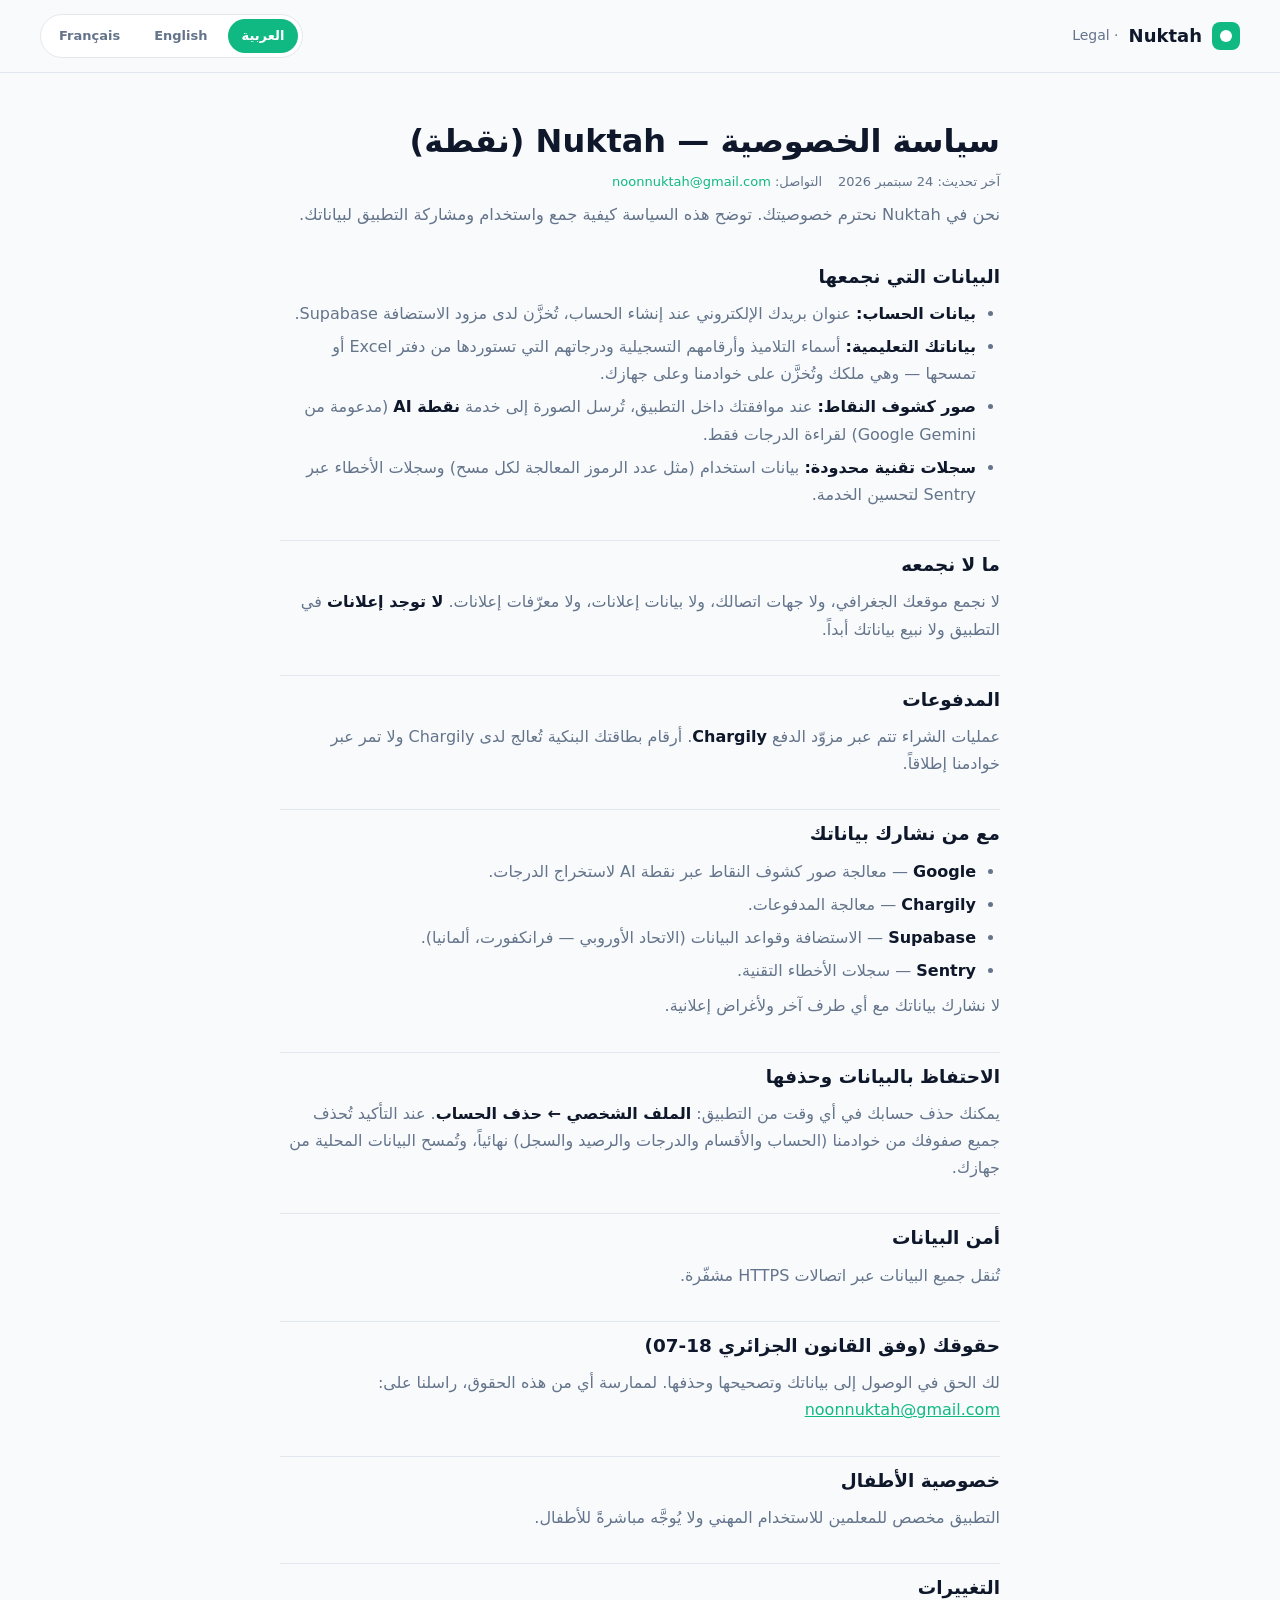
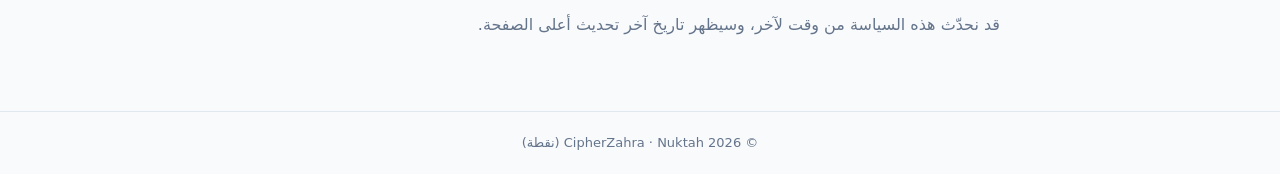
==== privacy.html @ 69613059 "feat: styled html site with language switcher" ====
<!doctype html>
<html lang="ar" dir="ltr">
  <head>
    <meta charset="utf-8" />
    <meta name="viewport" content="width=device-width, initial-scale=1" />
    <title>Nuktah — سياسة الخصوصية / Privacy Policy</title>
    <meta
      name="description"
      content="Privacy Policy for the Nuktah app (Arabic, English, French) — سياسة خصوصية تطبيق Nuktah."
    />
    <link
      rel="icon"
      href="data:image/svg+xml,<svg xmlns='http://www.w3.org/2000/svg' viewBox='0 0 64 64'><rect width='64' height='64' rx='14' fill='%2310b981'/><circle cx='32' cy='32' r='11' fill='%23ffffff'/></svg>"
    />
    <link rel="stylesheet" href="styles.css" />
    <script>document.documentElement.className += ' js';</script>
    <script defer src="legal.js"></script>
  </head>
  <body>
    <header class="site-header">
      <a class="brand" href="./"><span class="logo"></span> Nuktah <small>· Legal</small></a>
      <nav class="lang-switch" aria-label="Language">
        <button type="button" class="lang-btn" data-set-lang="ar">العربية</button>
        <button type="button" class="lang-btn" data-set-lang="en">English</button>
        <button type="button" class="lang-btn" data-set-lang="fr">Français</button>
      </nav>
    </header>

    <main>
      <article class="lang" data-lang="ar" dir="rtl">
        <h1>سياسة الخصوصية — Nuktah (نقطة)</h1>
        <p class="meta">
          <span>آخر تحديث: 24 سبتمبر 2026</span>
          <span>التواصل: <a href="mailto:noonnuktah@gmail.com">noonnuktah@gmail.com</a></span>
        </p>
        <p class="lead">
          نحن في Nuktah نحترم خصوصيتك. توضح هذه السياسة كيفية جمع واستخدام ومشاركة التطبيق
          لبياناتك.
        </p>

        <h2>البيانات التي نجمعها</h2>
        <ul>
          <li>
            <strong>بيانات الحساب:</strong> عنوان بريدك الإلكتروني عند إنشاء الحساب، تُخزَّن لدى
            مزود الاستضافة Supabase.
          </li>
          <li>
            <strong>بياناتك التعليمية:</strong> أسماء التلاميذ وأرقامهم التسجيلية ودرجاتهم التي
            تستوردها من دفتر Excel أو تمسحها — وهي ملكك وتُخزَّن على خوادمنا وعلى جهازك.
          </li>
          <li>
            <strong>صور كشوف النقاط:</strong> عند موافقتك داخل التطبيق، تُرسل الصورة إلى خدمة
            <strong>نقطة AI</strong> (مدعومة من Google Gemini) لقراءة الدرجات فقط.
          </li>
          <li>
            <strong>سجلات تقنية محدودة:</strong> بيانات استخدام (مثل عدد الرموز المعالجة لكل مسح)
            وسجلات الأخطاء عبر Sentry لتحسين الخدمة.
          </li>
        </ul>

        <h2>ما لا نجمعه</h2>
        <p>
          لا نجمع موقعك الجغرافي، ولا جهات اتصالك، ولا بيانات إعلانات، ولا معرّفات إعلانات.
          <strong>لا توجد إعلانات</strong> في التطبيق ولا نبيع بياناتك أبداً.
        </p>

        <h2>المدفوعات</h2>
        <p>
          عمليات الشراء تتم عبر مزوّد الدفع <strong>Chargily</strong>. أرقام بطاقتك البنكية
          تُعالج لدى Chargily ولا تمر عبر خوادمنا إطلاقاً.
        </p>

        <h2>مع من نشارك بياناتك</h2>
        <ul>
          <li><strong>Google</strong> — معالجة صور كشوف النقاط عبر نقطة AI لاستخراج الدرجات.</li>
          <li><strong>Chargily</strong> — معالجة المدفوعات.</li>
          <li><strong>Supabase</strong> — الاستضافة وقواعد البيانات (الاتحاد الأوروبي — فرانكفورت، ألمانيا).</li>
          <li><strong>Sentry</strong> — سجلات الأخطاء التقنية.</li>
        </ul>
        <p>لا نشارك بياناتك مع أي طرف آخر ولأغراض إعلانية.</p>

        <h2>الاحتفاظ بالبيانات وحذفها</h2>
        <p>
          يمكنك حذف حسابك في أي وقت من التطبيق: <strong>الملف الشخصي ← حذف الحساب</strong>. عند
          التأكيد تُحذف جميع صفوفك من خوادمنا (الحساب والأقسام والدرجات والرصيد والسجل) نهائياً،
          وتُمسح البيانات المحلية من جهازك.
        </p>

        <h2>أمن البيانات</h2>
        <p>تُنقل جميع البيانات عبر اتصالات HTTPS مشفّرة.</p>

        <h2>حقوقك (وفق القانون الجزائري 18-07)</h2>
        <p>
          لك الحق في الوصول إلى بياناتك وتصحيحها وحذفها. لممارسة أي من هذه الحقوق، راسلنا على:
          <a href="mailto:noonnuktah@gmail.com">noonnuktah@gmail.com</a>
        </p>

        <h2>خصوصية الأطفال</h2>
        <p>التطبيق مخصص للمعلمين للاستخدام المهني ولا يُوجَّه مباشرةً للأطفال.</p>

        <h2>التغييرات</h2>
        <p>قد نحدّث هذه السياسة من وقت لآخر، وسيظهر تاريخ آخر تحديث أعلى الصفحة.</p>
      </article>

      <article class="lang" data-lang="en" dir="ltr">
        <h1>Privacy Policy — Nuktah</h1>
        <p class="meta">
          <span>Last updated: September 24, 2026</span>
          <span>Contact: <a href="mailto:noonnuktah@gmail.com">noonnuktah@gmail.com</a></span>
        </p>
        <p class="lead">
          We respect your privacy. This policy explains how the Nuktah app collects, uses, and
          shares your data.
        </p>

        <h2>Data we collect</h2>
        <ul>
          <li>
            <strong>Account data:</strong> your email address when you create an account, stored
            with our hosting provider Supabase.
          </li>
          <li>
            <strong>Your educational data:</strong> student names, IDs, and grades that you import
            from an Excel workbook or scan — this belongs to you and is stored on our servers and
            on your device.
          </li>
          <li>
            <strong>Grade-sheet photos:</strong> when you agree in-app, the photo is sent to
            <strong>Nuktah AI</strong> (powered by Google Gemini) solely to read grades.
          </li>
          <li>
            <strong>Limited technical logs:</strong> usage data (such as tokens processed per scan)
            and error logs via Sentry to improve the service.
          </li>
        </ul>

        <h2>What we do not collect</h2>
        <p>
          We do not collect your location, contacts, advertising data, or advertising identifiers.
          There are <strong>no ads</strong> in the app, and we never sell your data.
        </p>

        <h2>Payments</h2>
        <p>
          Purchases are processed by the payment provider <strong>Chargily</strong>. Your card
          number is handled by Chargily and never passes through our servers.
        </p>

        <h2>Who we share data with</h2>
        <ul>
          <li><strong>Google</strong> — processes grade-sheet photos through Nuktah AI to extract grades.</li>
          <li><strong>Chargily</strong> — processes payments.</li>
          <li><strong>Supabase</strong> — hosting and database (European Union — Frankfurt, Germany).</li>
          <li><strong>Sentry</strong> — technical error logs.</li>
        </ul>
        <p>We do not share your data with anyone else or for advertising purposes.</p>

        <h2>Retention and deletion</h2>
        <p>
          You can delete your account at any time in the app: <strong>Profile → Delete account</strong>.
          On confirmation, all of your rows are permanently removed from our servers (account,
          classes, grades, credits, history) and local data is cleared from your device.
        </p>

        <h2>Security</h2>
        <p>All data is transmitted over encrypted HTTPS connections.</p>

        <h2>Your rights (Algerian Law 18-07)</h2>
        <p>
          You have the right to access, correct, and delete your data. To exercise any of these
          rights, email: <a href="mailto:noonnuktah@gmail.com">noonnuktah@gmail.com</a>
        </p>

        <h2>Children's privacy</h2>
        <p>The app is intended for professional use by teachers and is not directed at children.</p>

        <h2>Changes</h2>
        <p>
          We may update this policy from time to time; the last-updated date appears at the top of
          this page.
        </p>
      </article>

      <article class="lang" data-lang="fr" dir="ltr">
        <h1>Politique de confidentialité — Nuktah</h1>
        <p class="meta">
          <span>Dernière mise à jour : 24 septembre 2026</span>
          <span>Contact : <a href="mailto:noonnuktah@gmail.com">noonnuktah@gmail.com</a></span>
        </p>
        <p class="lead">
          Nous respectons votre vie privée. Cette politique explique comment l’application Nuktah
          collecte, utilise et partage vos données.
        </p>

        <h2>Données que nous collectons</h2>
        <ul>
          <li>
            <strong>Données de compte :</strong> votre adresse e-mail lors de la création du compte,
            stockée auprès de notre hébergeur Supabase.
          </li>
          <li>
            <strong>Vos données pédagogiques :</strong> noms, matricules et notes des élèves que
            vous importez depuis un classeur Excel ou que vous scannez — elles vous appartiennent et
            sont stockées sur nos serveurs et sur votre appareil.
          </li>
          <li>
            <strong>Photos des feuilles de notes :</strong> avec votre accord dans l’application, la
            photo est envoyée à <strong>Nuktah AI</strong> (propulsé par Google Gemini) uniquement
            pour lire les notes.
          </li>
          <li>
            <strong>Journaux techniques limités :</strong> données d’utilisation (telles que le
            nombre de jetons traités par scan) et journaux d’erreurs via Sentry pour améliorer le
            service.
          </li>
        </ul>

        <h2>Ce que nous ne collectons pas</h2>
        <p>
          Nous ne collectons ni votre position, ni vos contacts, ni des données publicitaires, ni
          des identifiants publicitaires. Il n’y a <strong>aucune publicité</strong> dans
          l’application et nous ne vendons jamais vos données.
        </p>

        <h2>Paiements</h2>
        <p>
          Les achats sont traités par le prestataire de paiement <strong>Chargily</strong>. Votre
          numéro de carte est traité par Chargily et ne transite jamais par nos serveurs.
        </p>

        <h2>Avec qui nous partageons vos données</h2>
        <ul>
          <li><strong>Google</strong> — traite les photos des feuilles de notes via Nuktah AI pour extraire les notes.</li>
          <li><strong>Chargily</strong> — traite les paiements.</li>
          <li><strong>Supabase</strong> — hébergement et base de données (Union européenne — Francfort, Allemagne).</li>
          <li><strong>Sentry</strong> — journaux d’erreurs techniques.</li>
        </ul>
        <p>Nous ne partageons vos données avec personne d’autre et jamais à des fins publicitaires.</p>

        <h2>Conservation et suppression</h2>
        <p>
          Vous pouvez supprimer votre compte à tout moment dans l’application :
          <strong>Profil → Supprimer le compte</strong>. Une fois confirmée, toutes vos lignes sont
          définitivement supprimées de nos serveurs (compte, classes, notes, crédits, historique) et
          les données locales sont effacées de votre appareil.
        </p>

        <h2>Sécurité</h2>
        <p>Toutes les données sont transmises via des connexions HTTPS chiffrées.</p>

        <h2>Vos droits (loi algérienne 18-07)</h2>
        <p>
          Vous avez le droit d’accéder à vos données, de les corriger et de les supprimer. Pour
          exercer ces droits : <a href="mailto:noonnuktah@gmail.com">noonnuktah@gmail.com</a>
        </p>

        <h2>Confidentialité des enfants</h2>
        <p>
          L’application est destinée à un usage professionnel par les enseignants et ne s’adresse
          pas directement aux enfants.
        </p>

        <h2>Modifications</h2>
        <p>
          Nous pouvons mettre à jour cette politique de temps à autre ; la date de dernière mise à
          jour figure en haut de la page.
        </p>
      </article>
    </main>

    <footer class="site-footer">© 2026 CipherZahra · Nuktah (نقطة)</footer>
  </body>
</html>
---- styles.css ----
:root {
  --bg: #f8fafc;
  --card: #ffffff;
  --text: #0f172a;
  --muted: #64748b;
  --border: #e2e8f0;
  --accent: #10b981;
  --accent-soft: rgba(16, 185, 129, 0.12);
  --on-accent: #ffffff;
  --shadow: 0 1px 3px rgba(15, 23, 42, 0.08);
}

@media (prefers-color-scheme: dark) {
  :root {
    --bg: #0b1220;
    --card: #111827;
    --text: #e2e8f0;
    --muted: #94a3b8;
    --border: #1f2937;
    --accent-soft: rgba(16, 185, 129, 0.16);
    --shadow: 0 1px 3px rgba(0, 0, 0, 0.4);
  }
}

* {
  box-sizing: border-box;
}

html {
  scroll-behavior: smooth;
}

body {
  margin: 0;
  background: var(--bg);
  color: var(--text);
  font-family: system-ui, -apple-system, 'Segoe UI', Roboto, 'Noto Sans Arabic', Tahoma, Arial,
    sans-serif;
  line-height: 1.7;
  -webkit-font-smoothing: antialiased;
}

.site-header {
  position: sticky;
  top: 0;
  z-index: 10;
  display: flex;
  align-items: center;
  justify-content: space-between;
  gap: 12px;
  flex-wrap: wrap;
  padding: 14px clamp(16px, 5vw, 40px);
  background: color-mix(in srgb, var(--bg) 85%, transparent);
  backdrop-filter: blur(10px);
  border-bottom: 1px solid var(--border);
}

.brand {
  display: inline-flex;
  align-items: center;
  gap: 10px;
  font-weight: 700;
  font-size: 18px;
  color: var(--text);
  text-decoration: none;
}

.brand .logo {
  width: 28px;
  height: 28px;
  border-radius: 8px;
  background: var(--accent);
  position: relative;
  flex: none;
}

.brand .logo::after {
  content: '';
  position: absolute;
  inset: 8px;
  border-radius: 50%;
  background: #fff;
}

.brand small {
  font-weight: 500;
  color: var(--muted);
  font-size: 14px;
}

.lang-switch {
  display: inline-flex;
  gap: 6px;
  background: var(--card);
  border: 1px solid var(--border);
  border-radius: 999px;
  padding: 4px;
}

.lang-btn {
  border: 0;
  background: transparent;
  color: var(--muted);
  font: inherit;
  font-size: 13px;
  font-weight: 600;
  padding: 6px 14px;
  border-radius: 999px;
  cursor: pointer;
}

.lang-btn.active {
  background: var(--accent);
  color: var(--on-accent);
}

main {
  max-width: 800px;
  margin: 0 auto;
  padding: clamp(24px, 5vw, 48px) clamp(16px, 5vw, 40px) 64px;
}

html.js .lang {
  display: none;
}

html.js .lang.active {
  display: block;
}

.lang + .lang {
  border-top: 1px dashed var(--border);
  margin-top: 32px;
  padding-top: 32px;
}

h1 {
  font-size: clamp(1.5rem, 4vw, 2rem);
  line-height: 1.3;
  margin: 0 0 8px;
}

h2 {
  font-size: 1.15rem;
  margin: 32px 0 8px;
  padding-top: 8px;
  border-top: 1px solid var(--border);
}

h2:first-of-type {
  border-top: 0;
  padding-top: 0;
}

p {
  margin: 8px 0;
  color: var(--muted);
}

.lead,
h1 + p {
  color: var(--muted);
  font-size: 1.02rem;
}

.meta {
  font-size: 13px;
  color: var(--muted);
  display: flex;
  gap: 16px;
  flex-wrap: wrap;
  margin-bottom: 4px;
}

.meta a {
  color: var(--accent);
  text-decoration: none;
}

.meta a:hover {
  text-decoration: underline;
}

strong {
  color: var(--text);
}

ul {
  margin: 8px 0;
  padding-inline-start: 24px;
  color: var(--muted);
}

li {
  margin: 6px 0;
}

a {
  color: var(--accent);
}

.cards {
  display: grid;
  gap: 16px;
  margin-top: 28px;
}

@media (min-width: 560px) {
  .cards.two {
    grid-template-columns: 1fr 1fr;
  }
}

.card {
  display: block;
  background: var(--card);
  border: 1px solid var(--border);
  border-radius: 14px;
  padding: 20px;
  box-shadow: var(--shadow);
  text-decoration: none;
  color: inherit;
  transition: transform 0.15s ease, border-color 0.15s ease;
}

.card:hover {
  transform: translateY(-2px);
  border-color: var(--accent);
}

.card h2 {
  margin: 0 0 6px;
  padding: 0;
  border: 0;
  font-size: 1.05rem;
}

.card p {
  margin: 0;
  font-size: 0.92rem;
}

.card .arrow {
  display: inline-block;
  margin-top: 12px;
  color: var(--accent);
  font-weight: 700;
}

.contact {
  background: var(--accent-soft);
  border: 1px solid color-mix(in srgb, var(--accent) 35%, transparent);
  border-radius: 12px;
  padding: 12px 16px;
  margin-top: 24px;
}

.contact a {
  font-weight: 600;
}

.site-footer {
  border-top: 1px solid var(--border);
  padding: 20px clamp(16px, 5vw, 40px);
  text-align: center;
  color: var(--muted);
  font-size: 13px;
}

.site-footer a {
  color: var(--muted);
}

@media print {
  .site-header,
  .lang-switch {
    display: none;
  }

  body {
    background: #fff;
    color: #000;
  }
}
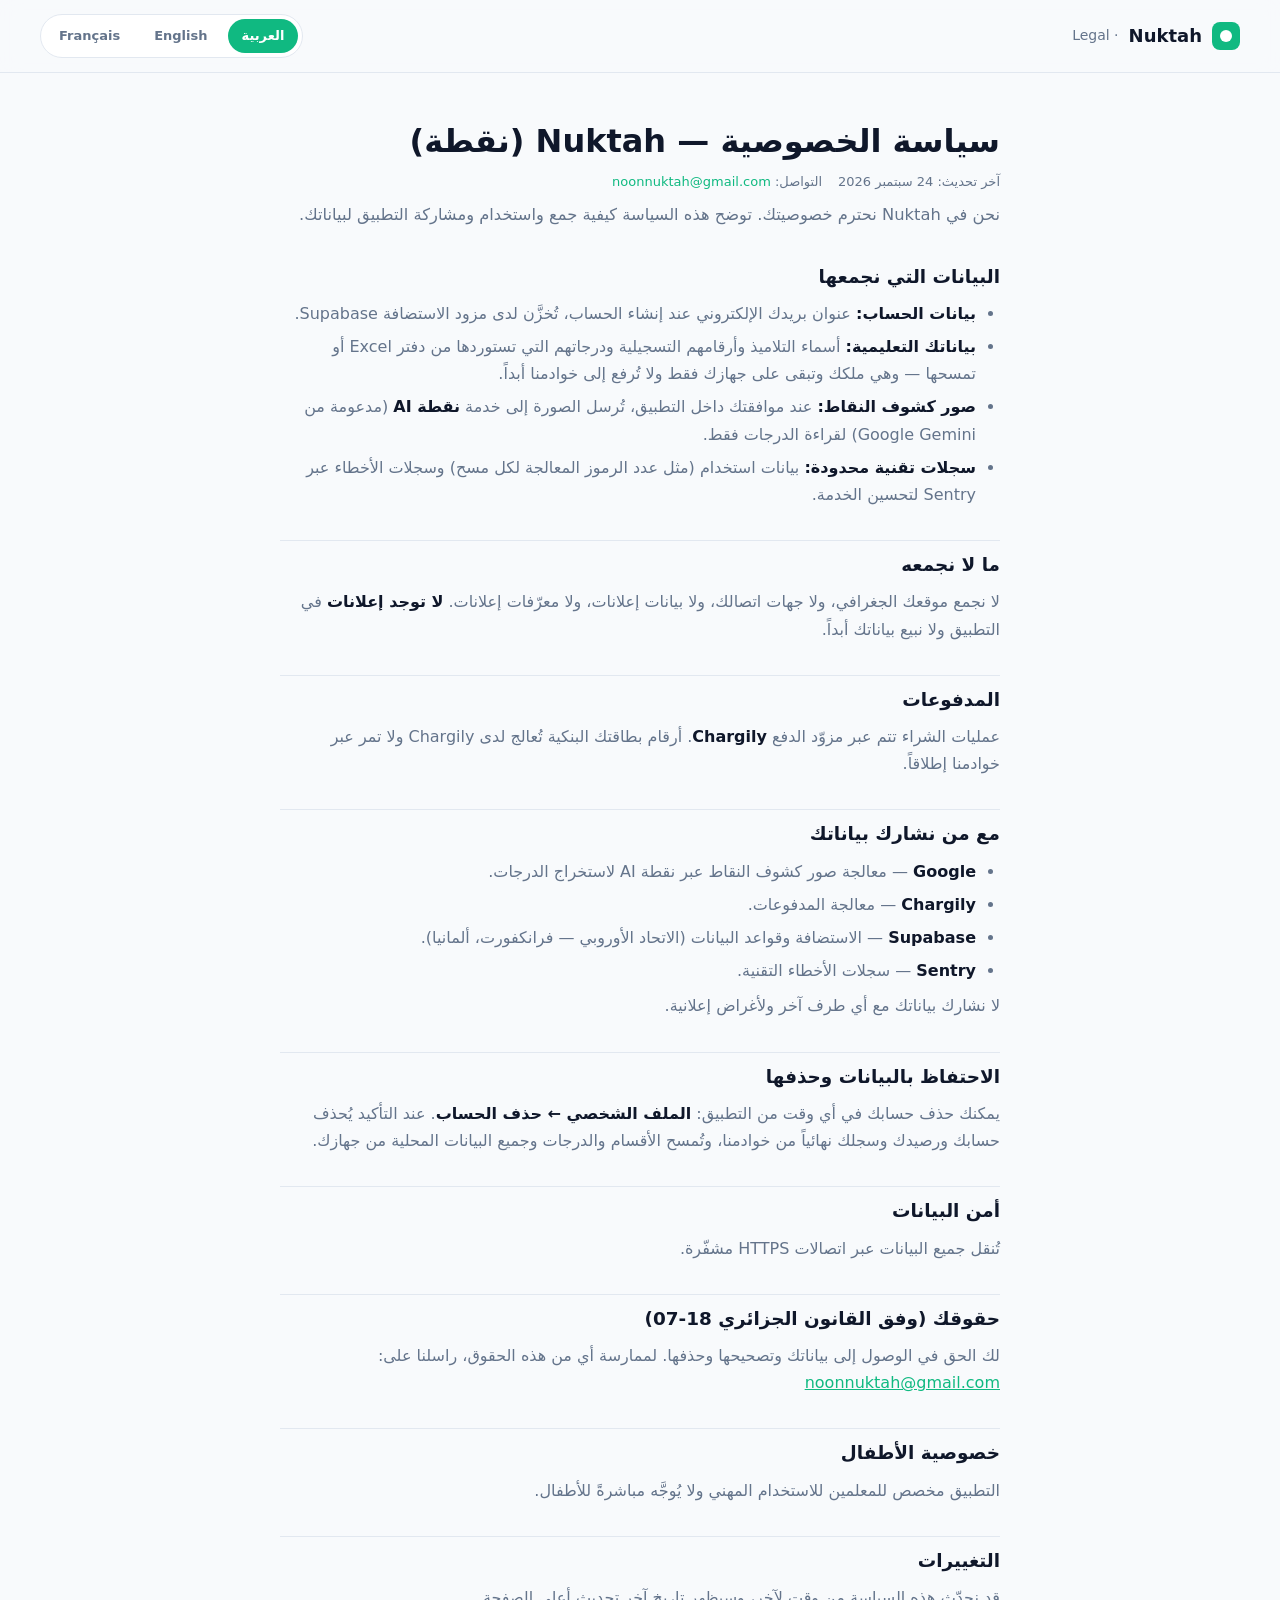
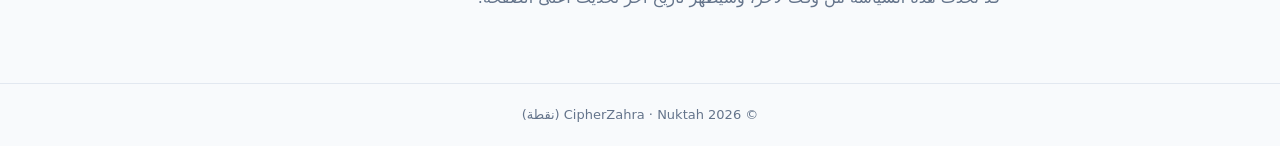
==== commit 8b60fdc4: "fix: accurate device-only data wording" ====
--- a/privacy.html
+++ b/privacy.html
@@ -46,7 +46,8 @@
           </li>
           <li>
             <strong>بياناتك التعليمية:</strong> أسماء التلاميذ وأرقامهم التسجيلية ودرجاتهم التي
-            تستوردها من دفتر Excel أو تمسحها — وهي ملكك وتُخزَّن على خوادمنا وعلى جهازك.
+            تستوردها من دفتر Excel أو تمسحها — وهي ملكك وتبقى على جهازك فقط ولا تُرفع إلى
+            خوادمنا أبداً.
           </li>
           <li>
             <strong>صور كشوف النقاط:</strong> عند موافقتك داخل التطبيق، تُرسل الصورة إلى خدمة
@@ -82,8 +83,8 @@
         <h2>الاحتفاظ بالبيانات وحذفها</h2>
         <p>
           يمكنك حذف حسابك في أي وقت من التطبيق: <strong>الملف الشخصي ← حذف الحساب</strong>. عند
-          التأكيد تُحذف جميع صفوفك من خوادمنا (الحساب والأقسام والدرجات والرصيد والسجل) نهائياً،
-          وتُمسح البيانات المحلية من جهازك.
+          التأكيد يُحذف حسابك ورصيدك وسجلك نهائياً من خوادمنا، وتُمسح الأقسام والدرجات وجميع
+          البيانات المحلية من جهازك.
         </p>
 
         <h2>أمن البيانات</h2>
@@ -121,8 +122,8 @@
           </li>
           <li>
             <strong>Your educational data:</strong> student names, IDs, and grades that you import
-            from an Excel workbook or scan — this belongs to you and is stored on our servers and
-            on your device.
+            from an Excel workbook or scan — this belongs to you, stays on your device, and is
+            never uploaded to our servers.
           </li>
           <li>
             <strong>Grade-sheet photos:</strong> when you agree in-app, the photo is sent to
@@ -158,8 +159,8 @@
         <h2>Retention and deletion</h2>
         <p>
           You can delete your account at any time in the app: <strong>Profile → Delete account</strong>.
-          On confirmation, all of your rows are permanently removed from our servers (account,
-          classes, grades, credits, history) and local data is cleared from your device.
+          On confirmation, your account, credits, and history are permanently removed from our
+          servers, and classes, grades, and all local data are cleared from your device.
         </p>
 
         <h2>Security</h2>
@@ -200,8 +201,8 @@
           </li>
           <li>
             <strong>Vos données pédagogiques :</strong> noms, matricules et notes des élèves que
-            vous importez depuis un classeur Excel ou que vous scannez — elles vous appartiennent et
-            sont stockées sur nos serveurs et sur votre appareil.
+            vous importez depuis un classeur Excel ou que vous scannez — elles vous appartiennent,
+            restent sur votre appareil et ne sont jamais téléversées sur nos serveurs.
           </li>
           <li>
             <strong>Photos des feuilles de notes :</strong> avec votre accord dans l’application, la
@@ -240,9 +241,9 @@
         <h2>Conservation et suppression</h2>
         <p>
           Vous pouvez supprimer votre compte à tout moment dans l’application :
-          <strong>Profil → Supprimer le compte</strong>. Une fois confirmée, toutes vos lignes sont
-          définitivement supprimées de nos serveurs (compte, classes, notes, crédits, historique) et
-          les données locales sont effacées de votre appareil.
+          <strong>Profil → Supprimer le compte</strong>. Une fois confirmée, votre compte, vos
+          crédits et votre historique sont définitivement supprimés de nos serveurs, et classes,
+          notes et toutes les données locales sont effacées de votre appareil.
         </p>
 
         <h2>Sécurité</h2>
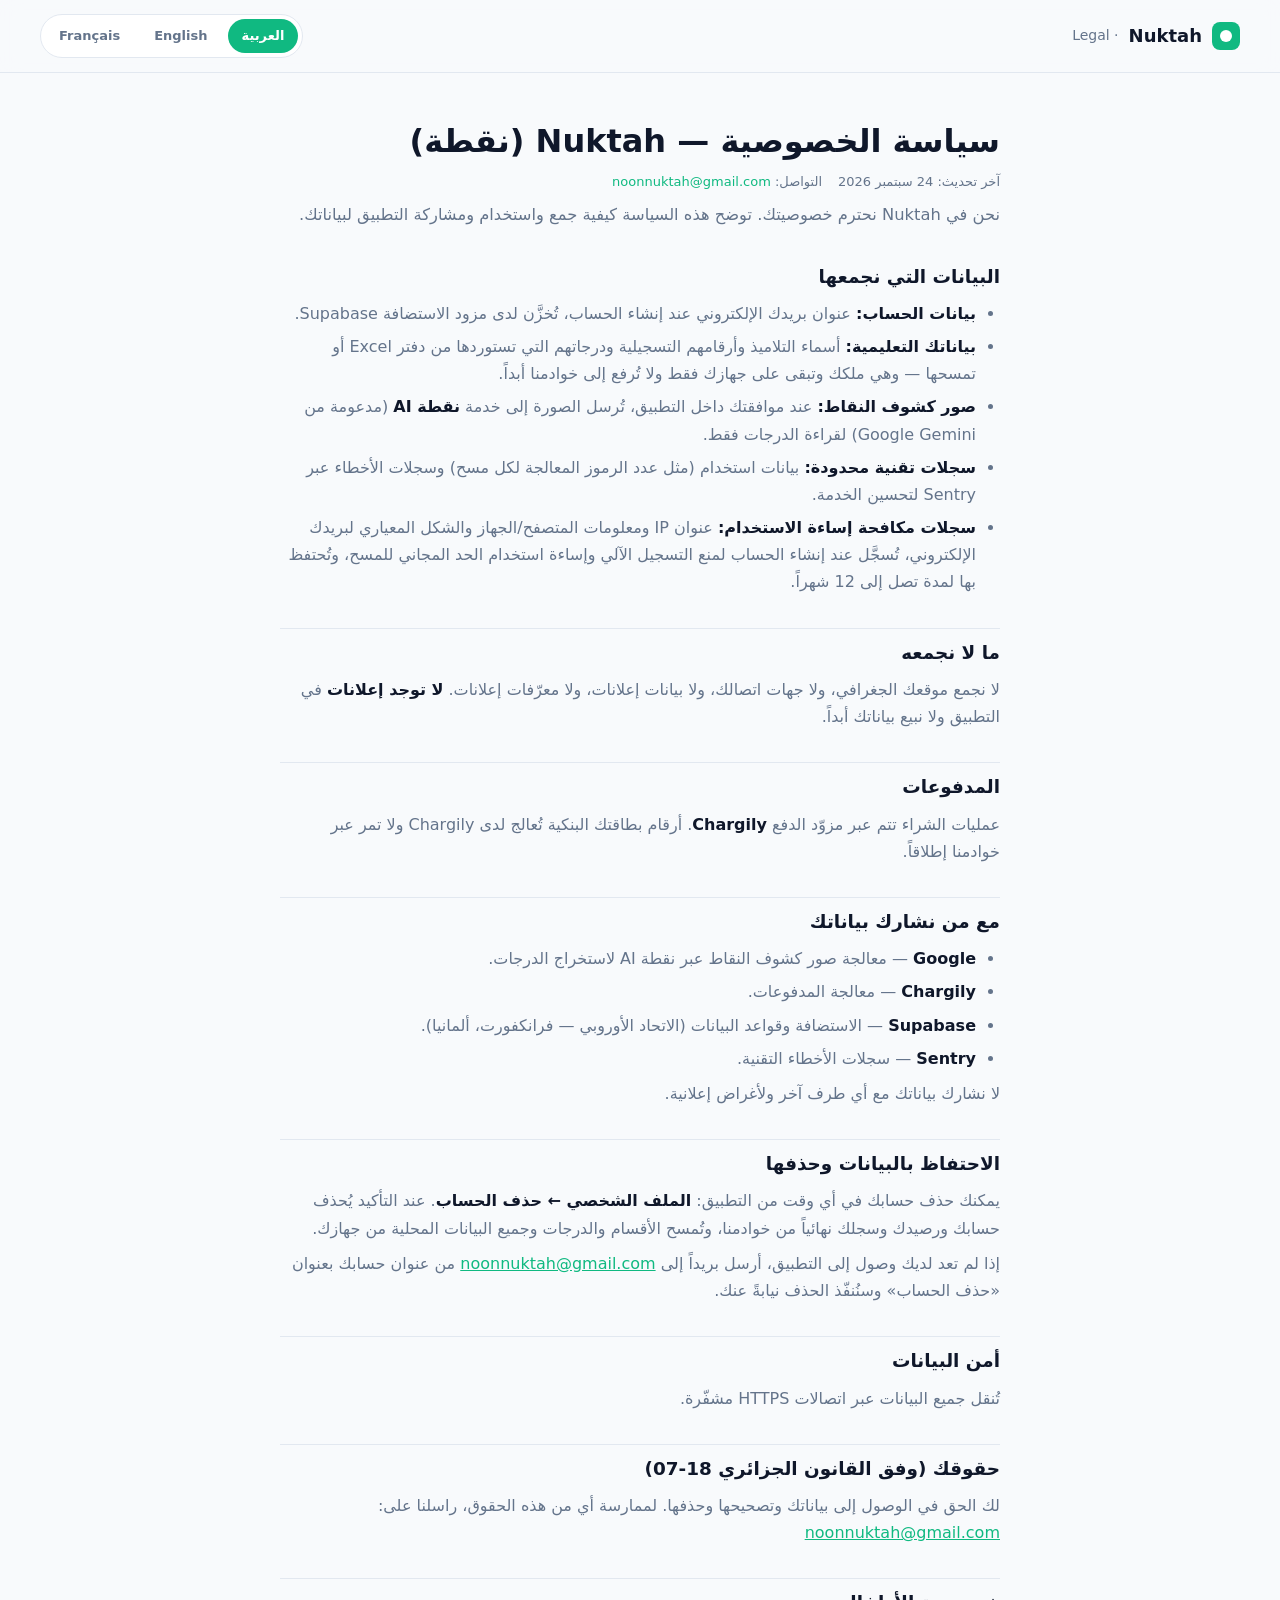
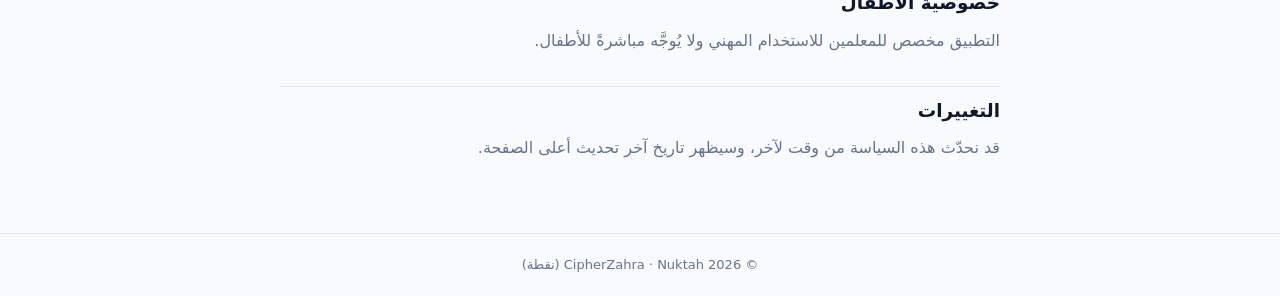
==== commit 0c4a8dd2: "feat: anti-abuse IP log clause, web deletion request, fair-use terms, turnstile page" ====
--- a/privacy.html
+++ b/privacy.html
@@ -57,6 +57,11 @@
             <strong>سجلات تقنية محدودة:</strong> بيانات استخدام (مثل عدد الرموز المعالجة لكل مسح)
             وسجلات الأخطاء عبر Sentry لتحسين الخدمة.
           </li>
+          <li>
+            <strong>سجلات مكافحة إساءة الاستخدام:</strong> عنوان IP ومعلومات المتصفح/الجهاز والشكل
+            المعياري لبريدك الإلكتروني، تُسجَّل عند إنشاء الحساب لمنع التسجيل الآلي وإساءة استخدام
+            الحد المجاني للمسح، وتُحتفظ بها لمدة تصل إلى 12 شهراً.
+          </li>
         </ul>
 
         <h2>ما لا نجمعه</h2>
@@ -85,6 +90,11 @@
           يمكنك حذف حسابك في أي وقت من التطبيق: <strong>الملف الشخصي ← حذف الحساب</strong>. عند
           التأكيد يُحذف حسابك ورصيدك وسجلك نهائياً من خوادمنا، وتُمسح الأقسام والدرجات وجميع
           البيانات المحلية من جهازك.
+        </p>
+        <p>
+          إذا لم تعد لديك وصول إلى التطبيق، أرسل بريداً إلى
+          <a href="mailto:noonnuktah@gmail.com">noonnuktah@gmail.com</a> من عنوان حسابك بعنوان
+          «حذف الحساب» وسنُنفّذ الحذف نيابةً عنك.
         </p>
 
         <h2>أمن البيانات</h2>
@@ -133,6 +143,11 @@
             <strong>Limited technical logs:</strong> usage data (such as tokens processed per scan)
             and error logs via Sentry to improve the service.
           </li>
+          <li>
+            <strong>Anti-abuse records:</strong> IP address, browser/device information, and a
+            normalized form of your email, recorded at account creation to prevent automated
+            sign-ups and free-scan quota abuse, retained for up to 12 months.
+          </li>
         </ul>
 
         <h2>What we do not collect</h2>
@@ -161,6 +176,11 @@
           You can delete your account at any time in the app: <strong>Profile → Delete account</strong>.
           On confirmation, your account, credits, and history are permanently removed from our
           servers, and classes, grades, and all local data are cleared from your device.
+        </p>
+        <p>
+          If you no longer have access to the app, email
+          <a href="mailto:noonnuktah@gmail.com">noonnuktah@gmail.com</a> from the address on your
+          account with the subject "Delete account" and we will complete the deletion for you.
         </p>
 
         <h2>Security</h2>
@@ -214,6 +234,11 @@
             nombre de jetons traités par scan) et journaux d’erreurs via Sentry pour améliorer le
             service.
           </li>
+          <li>
+            <strong>Registres anti-abus :</strong> adresse IP, informations navigateur/appareil et
+            forme normalisée de votre e-mail, enregistrées à la création du compte pour empêcher
+            les inscriptions automatisées et l’abus du quota gratuit, conservées jusqu’à 12 mois.
+          </li>
         </ul>
 
         <h2>Ce que nous ne collectons pas</h2>
@@ -245,6 +270,11 @@
           crédits et votre historique sont définitivement supprimés de nos serveurs, et classes,
           notes et toutes les données locales sont effacées de votre appareil.
         </p>
+        <p>
+          Si vous n’avez plus accès à l’application, écrivez à
+          <a href="mailto:noonnuktah@gmail.com">noonnuktah@gmail.com</a> depuis l’adresse de votre
+          compte avec l’objet « Supprimer le compte » et nous effectuerons la suppression pour vous.
+        </p>
 
         <h2>Sécurité</h2>
         <p>Toutes les données sont transmises via des connexions HTTPS chiffrées.</p>
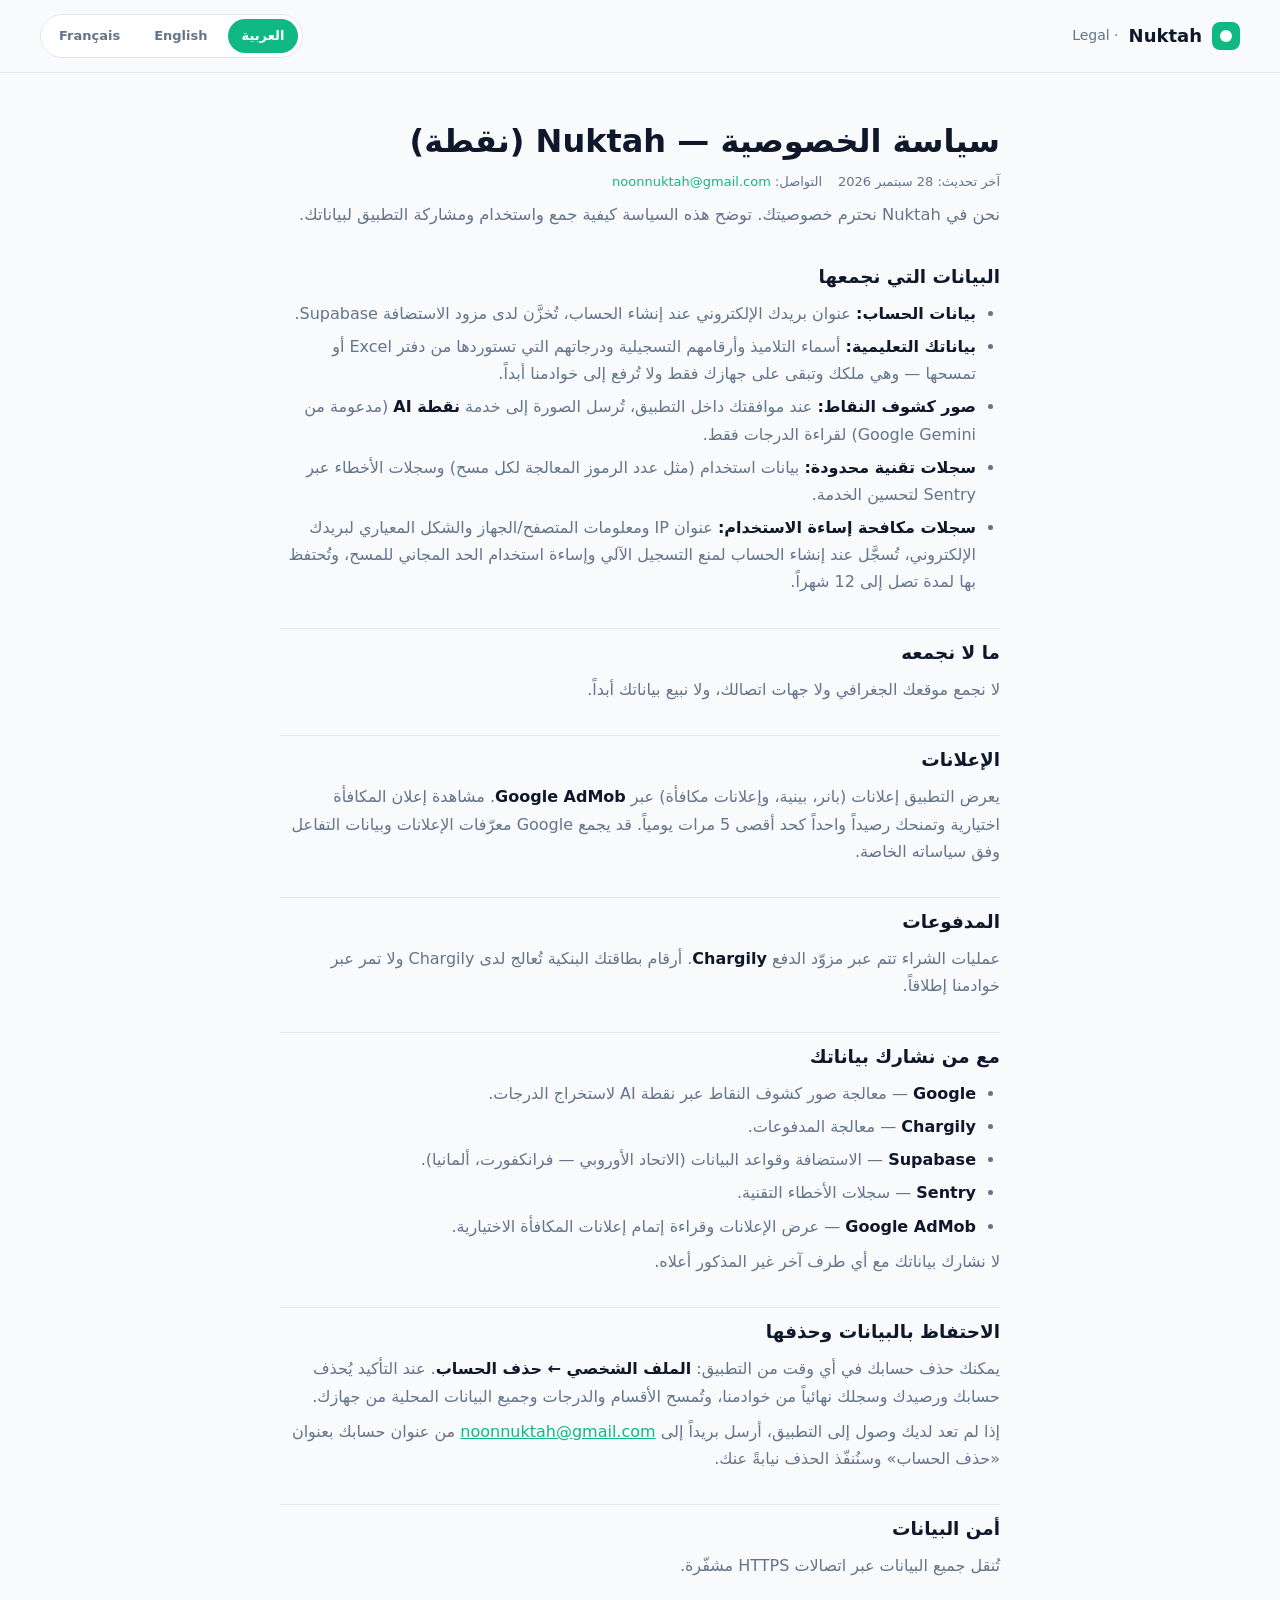
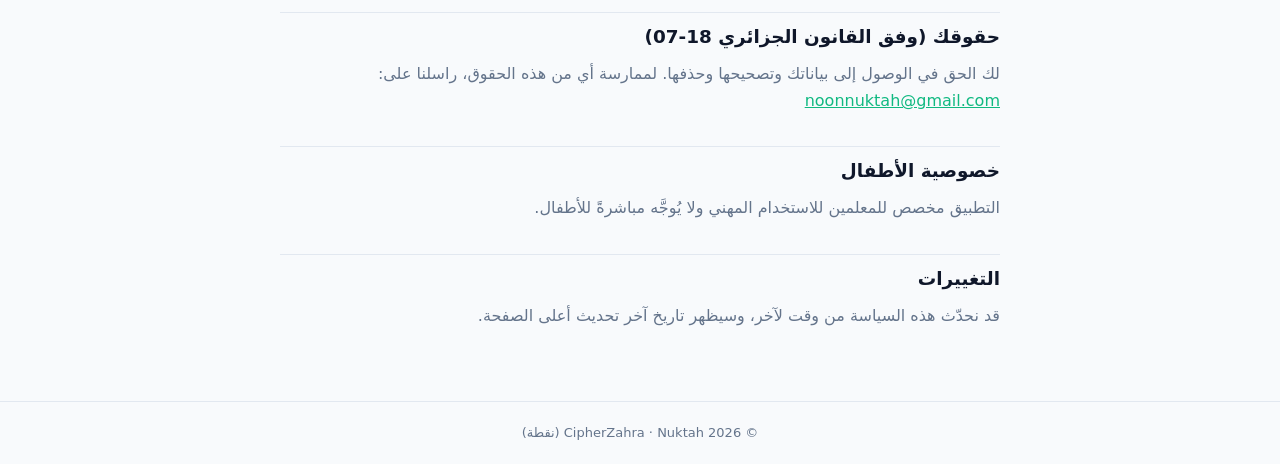
==== commit 286e1608: "feat: replace no-ads claims with AdMob advertising disclosure in privacy, add pro unlimited rewarded" ====
--- a/privacy.html
+++ b/privacy.html
@@ -30,7 +30,7 @@
       <article class="lang" data-lang="ar" dir="rtl">
         <h1>سياسة الخصوصية — Nuktah (نقطة)</h1>
         <p class="meta">
-          <span>آخر تحديث: 24 سبتمبر 2026</span>
+          <span>آخر تحديث: 28 سبتمبر 2026</span>
           <span>التواصل: <a href="mailto:noonnuktah@gmail.com">noonnuktah@gmail.com</a></span>
         </p>
         <p class="lead">
@@ -65,9 +65,13 @@
         </ul>
 
         <h2>ما لا نجمعه</h2>
-        <p>
-          لا نجمع موقعك الجغرافي، ولا جهات اتصالك، ولا بيانات إعلانات، ولا معرّفات إعلانات.
-          <strong>لا توجد إعلانات</strong> في التطبيق ولا نبيع بياناتك أبداً.
+        <p>لا نجمع موقعك الجغرافي ولا جهات اتصالك، ولا نبيع بياناتك أبداً.</p>
+
+        <h2>الإعلانات</h2>
+        <p>
+          يعرض التطبيق إعلانات (بانر، بينية، وإعلانات مكافأة) عبر <strong>Google AdMob</strong>.
+          مشاهدة إعلان المكافأة اختيارية وتمنحك رصيداً واحداً كحد أقصى 5 مرات يومياً. قد يجمع
+          Google معرّفات الإعلانات وبيانات التفاعل وفق سياساته الخاصة.
         </p>
 
         <h2>المدفوعات</h2>
@@ -82,8 +86,9 @@
           <li><strong>Chargily</strong> — معالجة المدفوعات.</li>
           <li><strong>Supabase</strong> — الاستضافة وقواعد البيانات (الاتحاد الأوروبي — فرانكفورت، ألمانيا).</li>
           <li><strong>Sentry</strong> — سجلات الأخطاء التقنية.</li>
-        </ul>
-        <p>لا نشارك بياناتك مع أي طرف آخر ولأغراض إعلانية.</p>
+          <li><strong>Google AdMob</strong> — عرض الإعلانات وقراءة إتمام إعلانات المكافأة الاختيارية.</li>
+        </ul>
+        <p>لا نشارك بياناتك مع أي طرف آخر غير المذكور أعلاه.</p>
 
         <h2>الاحتفاظ بالبيانات وحذفها</h2>
         <p>
@@ -116,7 +121,7 @@
       <article class="lang" data-lang="en" dir="ltr">
         <h1>Privacy Policy — Nuktah</h1>
         <p class="meta">
-          <span>Last updated: September 24, 2026</span>
+          <span>Last updated: September 28, 2026</span>
           <span>Contact: <a href="mailto:noonnuktah@gmail.com">noonnuktah@gmail.com</a></span>
         </p>
         <p class="lead">
@@ -151,9 +156,14 @@
         </ul>
 
         <h2>What we do not collect</h2>
-        <p>
-          We do not collect your location, contacts, advertising data, or advertising identifiers.
-          There are <strong>no ads</strong> in the app, and we never sell your data.
+        <p>We do not collect your location or contacts, and we never sell your data.</p>
+
+        <h2>Advertising</h2>
+        <p>
+          The app shows ads (banner, interstitial, and rewarded) through
+          <strong>Google AdMob</strong>. Watching a rewarded ad is optional and grants you 1
+          credit, up to 5 times per day. Google may collect advertising identifiers and
+          interaction data under its own policies.
         </p>
 
         <h2>Payments</h2>
@@ -168,8 +178,9 @@
           <li><strong>Chargily</strong> — processes payments.</li>
           <li><strong>Supabase</strong> — hosting and database (European Union — Frankfurt, Germany).</li>
           <li><strong>Sentry</strong> — technical error logs.</li>
-        </ul>
-        <p>We do not share your data with anyone else or for advertising purposes.</p>
+          <li><strong>Google AdMob</strong> — serves ads and reads optional rewarded-ad completions.</li>
+        </ul>
+        <p>We do not share your data with anyone else beyond the providers listed above.</p>
 
         <h2>Retention and deletion</h2>
         <p>
@@ -205,7 +216,7 @@
       <article class="lang" data-lang="fr" dir="ltr">
         <h1>Politique de confidentialité — Nuktah</h1>
         <p class="meta">
-          <span>Dernière mise à jour : 24 septembre 2026</span>
+          <span>Dernière mise à jour : 28 septembre 2026</span>
           <span>Contact : <a href="mailto:noonnuktah@gmail.com">noonnuktah@gmail.com</a></span>
         </p>
         <p class="lead">
@@ -242,10 +253,14 @@
         </ul>
 
         <h2>Ce que nous ne collectons pas</h2>
-        <p>
-          Nous ne collectons ni votre position, ni vos contacts, ni des données publicitaires, ni
-          des identifiants publicitaires. Il n’y a <strong>aucune publicité</strong> dans
-          l’application et nous ne vendons jamais vos données.
+        <p>Nous ne collectons ni votre position ni vos contacts, et nous ne vendons jamais vos données.</p>
+
+        <h2>Publicité</h2>
+        <p>
+          L’application affiche des publicités (bannière, interstitielle et récompense) via
+          <strong>Google AdMob</strong>. Le visionnage d’une publicité récompense est facultatif et
+          vous accorde 1 crédit, jusqu’à 5 fois par jour. Google peut collecter des identifiants
+          publicitaires et des données d’interaction selon ses propres politiques.
         </p>
 
         <h2>Paiements</h2>
@@ -260,8 +275,9 @@
           <li><strong>Chargily</strong> — traite les paiements.</li>
           <li><strong>Supabase</strong> — hébergement et base de données (Union européenne — Francfort, Allemagne).</li>
           <li><strong>Sentry</strong> — journaux d’erreurs techniques.</li>
-        </ul>
-        <p>Nous ne partageons vos données avec personne d’autre et jamais à des fins publicitaires.</p>
+          <li><strong>Google AdMob</strong> — diffuse les publicités et lit les récompenses facultatives.</li>
+        </ul>
+        <p>Nous ne partageons vos données avec aucun autre prestataire que ceux ci-dessus.</p>
 
         <h2>Conservation et suppression</h2>
         <p>
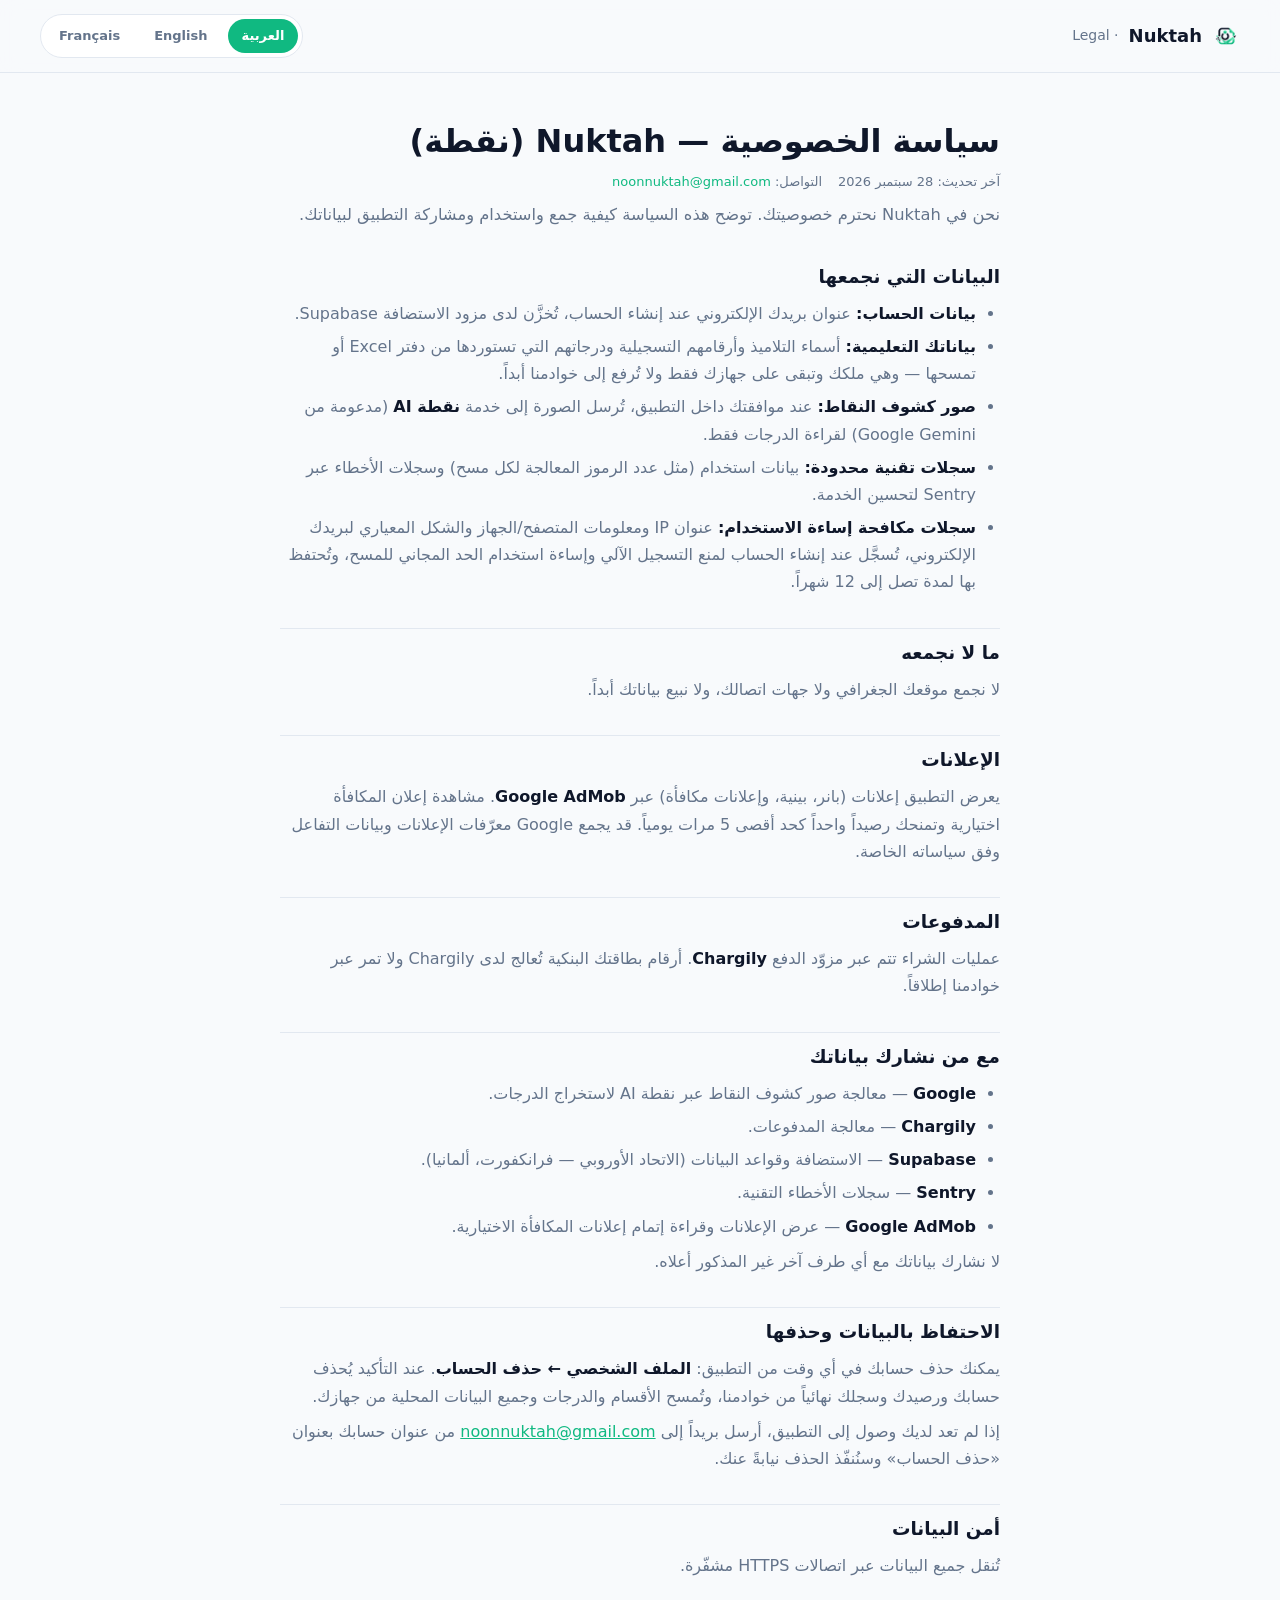
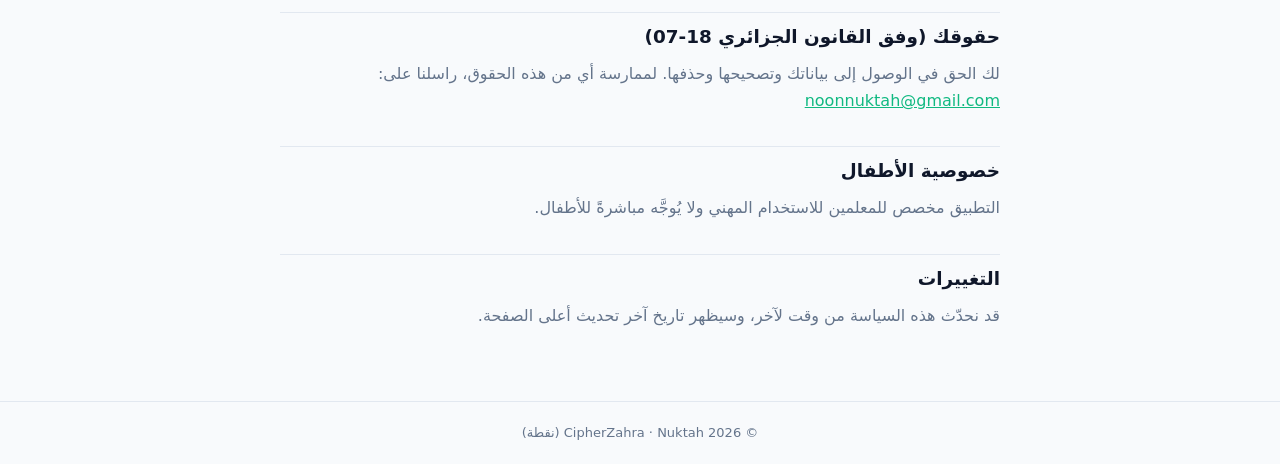
==== commit 6279da59: "feat: upload official Nuktah logo png as brand header image and favicon on index privacy and terms, " ====
--- a/privacy.html
+++ b/privacy.html
@@ -10,7 +10,7 @@
     />
     <link
       rel="icon"
-      href="data:image/svg+xml,<svg xmlns='http://www.w3.org/2000/svg' viewBox='0 0 64 64'><rect width='64' height='64' rx='14' fill='%2310b981'/><circle cx='32' cy='32' r='11' fill='%23ffffff'/></svg>"
+      href="logo.png"
     />
     <link rel="stylesheet" href="styles.css" />
     <script>document.documentElement.className += ' js';</script>
@@ -18,7 +18,7 @@
   </head>
   <body>
     <header class="site-header">
-      <a class="brand" href="./"><span class="logo"></span> Nuktah <small>· Legal</small></a>
+      <a class="brand" href="./"><img class="logo" src="logo.png" alt="Nuktah" width="28" height="28" /> Nuktah <small>· Legal</small></a>
       <nav class="lang-switch" aria-label="Language">
         <button type="button" class="lang-btn" data-set-lang="ar">العربية</button>
         <button type="button" class="lang-btn" data-set-lang="en">English</button>
--- a/styles.css
+++ b/styles.css
@@ -69,17 +69,8 @@
   width: 28px;
   height: 28px;
   border-radius: 8px;
-  background: var(--accent);
-  position: relative;
+  object-fit: contain;
   flex: none;
-}
-
-.brand .logo::after {
-  content: '';
-  position: absolute;
-  inset: 8px;
-  border-radius: 50%;
-  background: #fff;
 }
 
 .brand small {
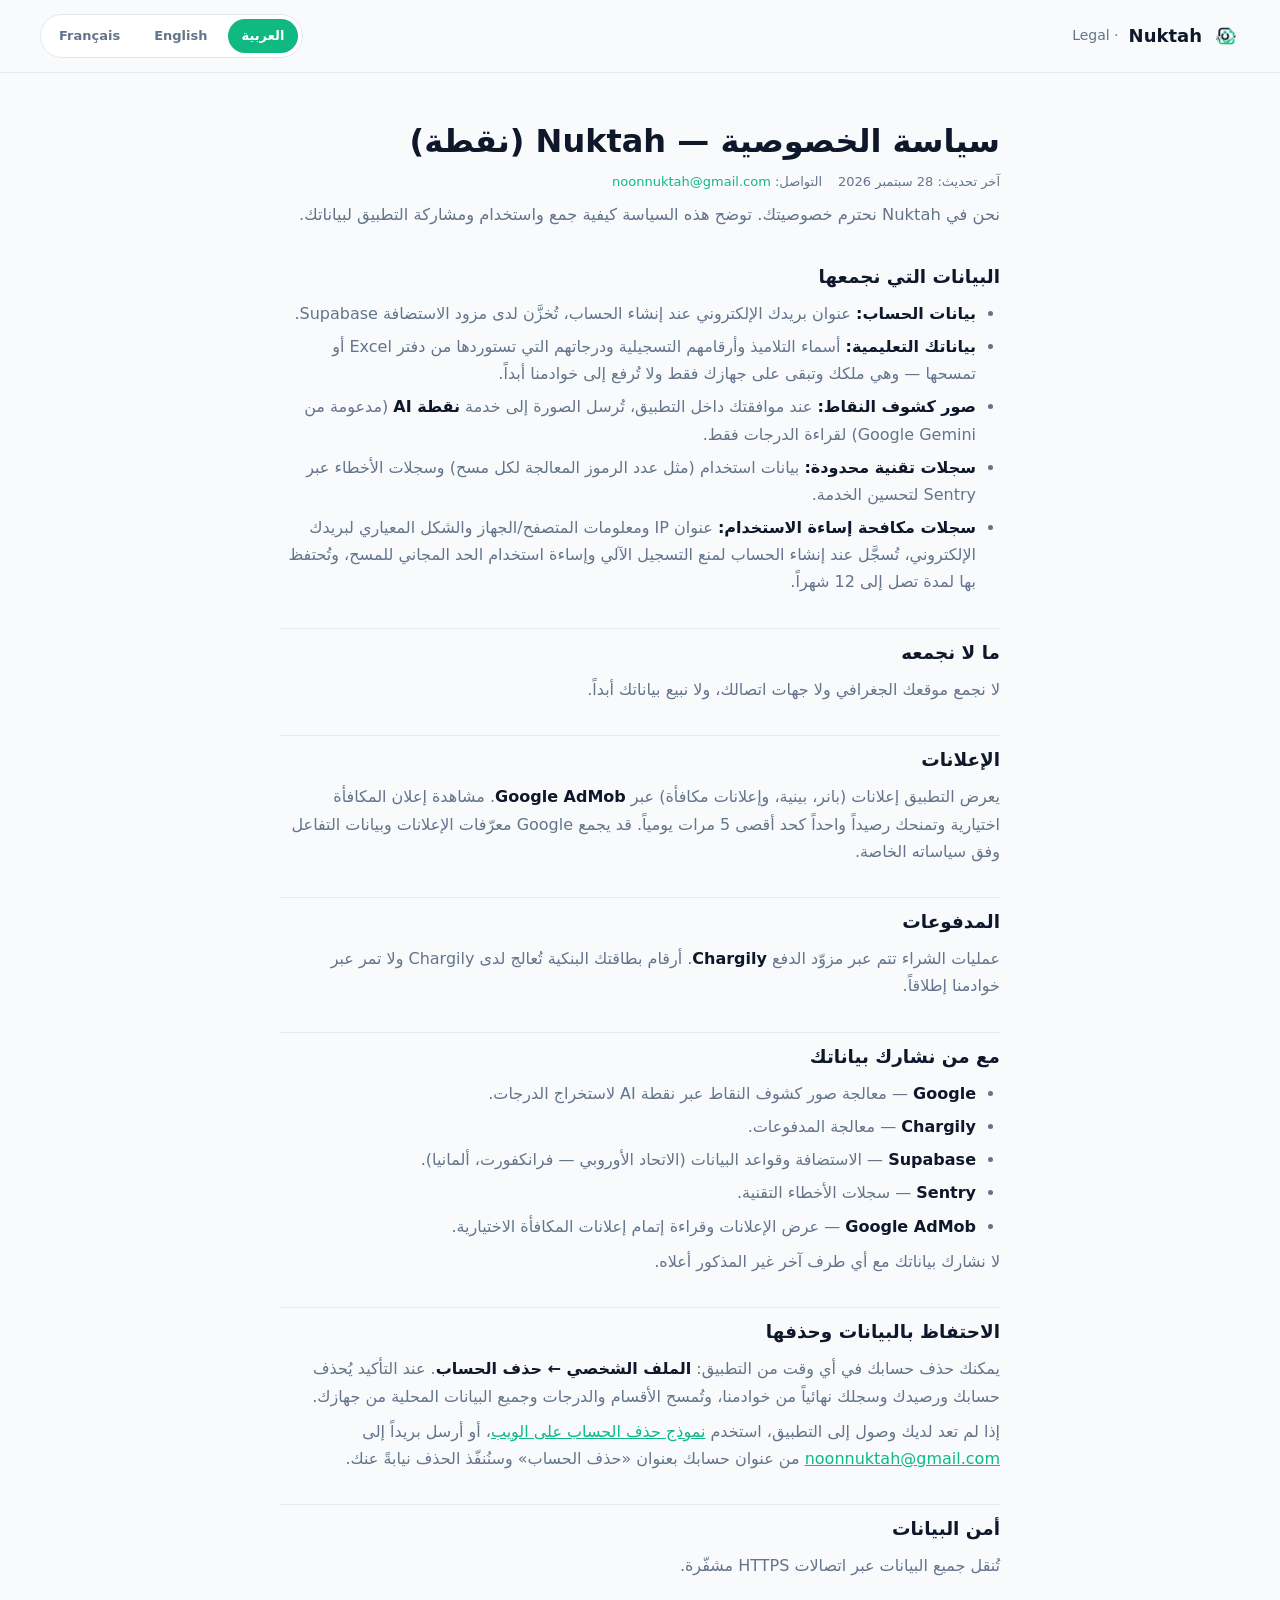
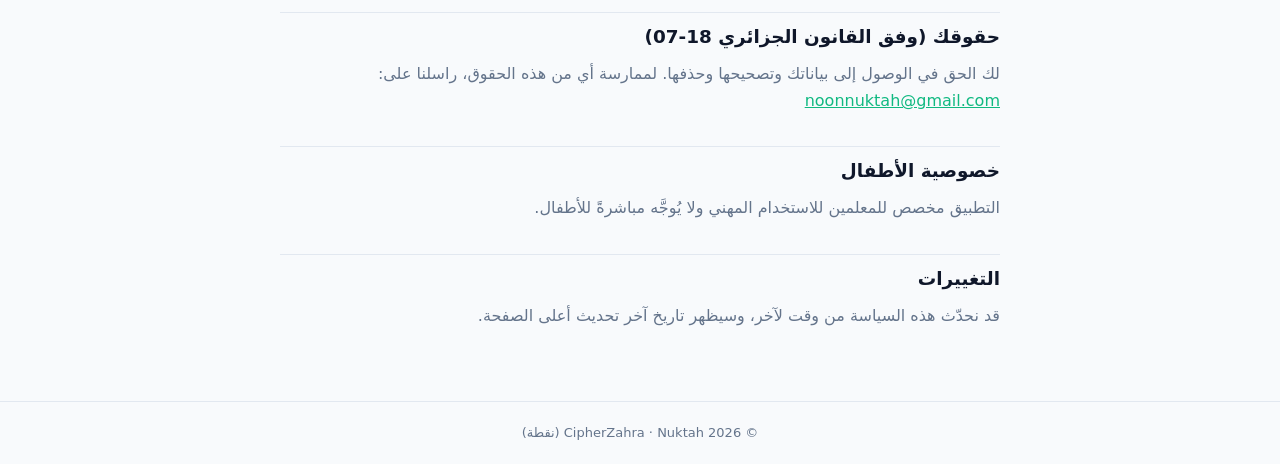
==== commit 06b3388d: "feat: self service account deletion page delete.html with trilingual email verification wizard and t" ====
--- a/privacy.html
+++ b/privacy.html
@@ -97,7 +97,8 @@
           البيانات المحلية من جهازك.
         </p>
         <p>
-          إذا لم تعد لديك وصول إلى التطبيق، أرسل بريداً إلى
+          إذا لم تعد لديك وصول إلى التطبيق، استخدم
+          <a href="delete.html">نموذج حذف الحساب على الويب</a>، أو أرسل بريداً إلى
           <a href="mailto:noonnuktah@gmail.com">noonnuktah@gmail.com</a> من عنوان حسابك بعنوان
           «حذف الحساب» وسنُنفّذ الحذف نيابةً عنك.
         </p>
@@ -189,7 +190,8 @@
           servers, and classes, grades, and all local data are cleared from your device.
         </p>
         <p>
-          If you no longer have access to the app, email
+          If you no longer have access to the app, use the
+          <a href="delete.html">web account-deletion form</a>, or email
           <a href="mailto:noonnuktah@gmail.com">noonnuktah@gmail.com</a> from the address on your
           account with the subject "Delete account" and we will complete the deletion for you.
         </p>
@@ -287,7 +289,8 @@
           notes et toutes les données locales sont effacées de votre appareil.
         </p>
         <p>
-          Si vous n’avez plus accès à l’application, écrivez à
+          Si vous n’avez plus accès à l’application, utilisez le
+          <a href="delete.html">formulaire de suppression en ligne</a>, ou écrivez à
           <a href="mailto:noonnuktah@gmail.com">noonnuktah@gmail.com</a> depuis l’adresse de votre
           compte avec l’objet « Supprimer le compte » et nous effectuerons la suppression pour vous.
         </p>
--- a/styles.css
+++ b/styles.css
@@ -262,6 +262,117 @@
   color: var(--muted);
 }
 
+/* ─── Account-deletion wizard (delete.html) ─── */
+.wizard {
+  background: var(--card);
+  border: 1px solid var(--border);
+  border-radius: 14px;
+  padding: 22px 22px 26px;
+  margin-top: 28px;
+  box-shadow: var(--shadow);
+}
+
+.wstep[hidden] {
+  display: none;
+}
+
+.wlabel {
+  display: block;
+  font-size: 13px;
+  font-weight: 600;
+  color: var(--muted);
+  margin-bottom: 6px;
+}
+
+.winput {
+  width: 100%;
+  padding: 11px 14px;
+  border: 1px solid var(--border);
+  border-radius: 10px;
+  background: var(--bg);
+  color: var(--text);
+  font: inherit;
+  font-size: 15px;
+  margin-bottom: 12px;
+}
+
+.winput:focus {
+  outline: 2px solid color-mix(in srgb, var(--accent) 55%, transparent);
+  border-color: var(--accent);
+}
+
+.wbtn {
+  display: block;
+  width: 100%;
+  padding: 11px 16px;
+  border-radius: 10px;
+  border: 1px solid var(--border);
+  background: var(--card);
+  color: var(--text);
+  font: inherit;
+  font-weight: 700;
+  font-size: 14px;
+  cursor: pointer;
+  margin-top: 8px;
+}
+
+.wbtn:disabled {
+  opacity: 0.55;
+  cursor: not-allowed;
+}
+
+.wbtn-primary {
+  background: var(--accent);
+  border-color: var(--accent);
+  color: var(--on-accent);
+}
+
+.wbtn-danger {
+  background: #ef4444;
+  border-color: #ef4444;
+  color: #ffffff;
+}
+
+.wbtn-ghost {
+  background: transparent;
+}
+
+.werror {
+  color: #ef4444;
+  font-size: 13px;
+  margin: 8px 0 0;
+}
+
+.wsuccess {
+  color: var(--accent);
+  font-weight: 700;
+  font-size: 1rem;
+  margin: 0;
+}
+
+.wcode-row {
+  display: flex;
+  gap: 8px;
+}
+
+.wcode-row .winput {
+  flex: 1;
+  margin-bottom: 0;
+}
+
+.wcode-row .wbtn {
+  width: auto;
+  white-space: nowrap;
+  margin-top: 0;
+}
+
+.tw {
+  display: flex;
+  justify-content: center;
+  min-height: 65px;
+  margin: 4px 0 10px;
+}
+
 @media print {
   .site-header,
   .lang-switch {
